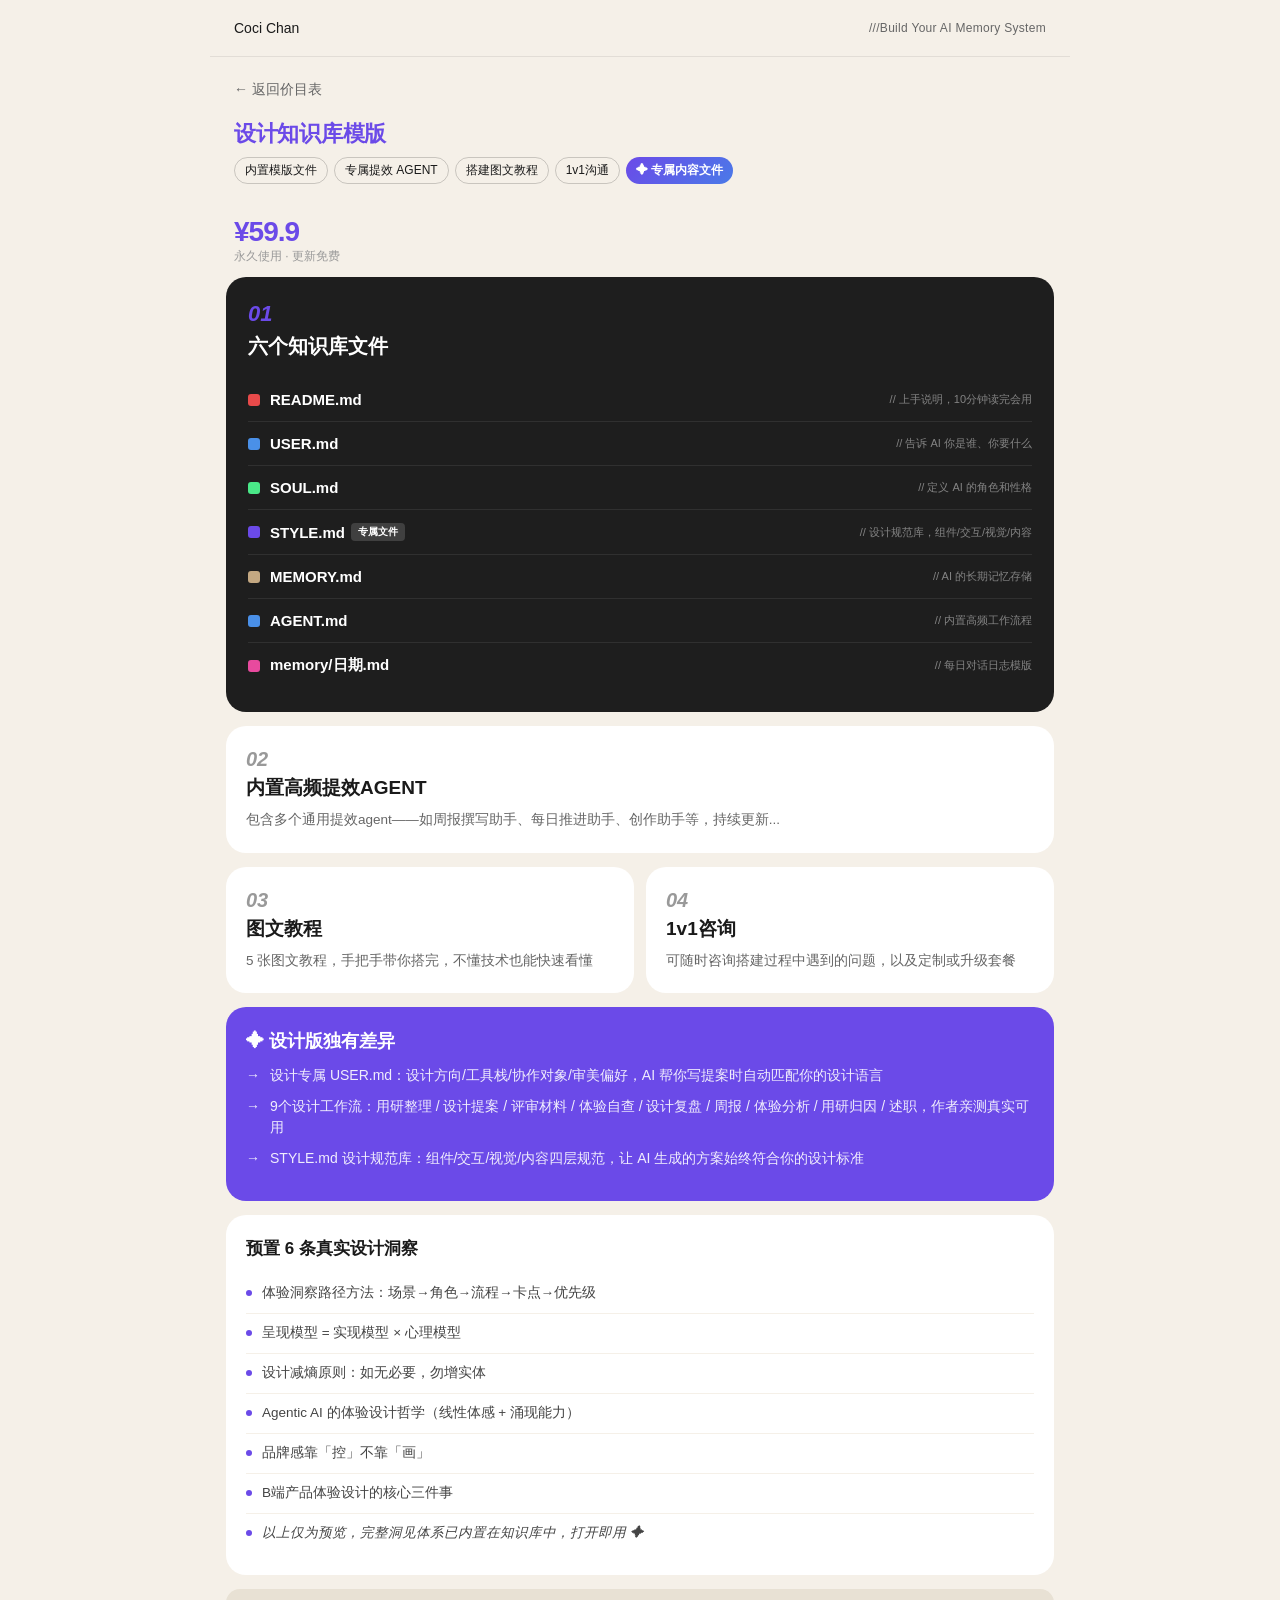
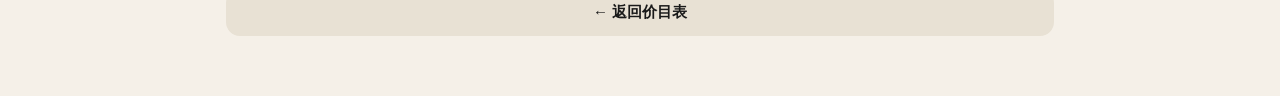
==== design.html @ eb760234 "update price ¥59 -> ¥59.9" ====
<!DOCTYPE html>
<html lang="zh-CN">
<head>
  <meta charset="UTF-8">
  <meta name="viewport" content="width=device-width, initial-scale=1.0">
  <title>设计知识库模版 · Coci Chan</title>
  <link rel="stylesheet" href="assets/style.css">
  <style>
    :root { --accent: #6B4AE8; --accent-light: rgba(107,74,232,0.1); }

    .detail-hero { padding: 16px 24px 20px; }
    .back-row { margin-bottom: 12px; }

    .version-tag {
      display: block;
      font-size: 22px;
      font-weight: 900;
      color: var(--accent);
      letter-spacing: -0.3px;
      margin-bottom: 6px;
    }

    .hero-h1 {
      font-size: 28px;
      font-weight: 900;
      line-height: 1.2;
      letter-spacing: -0.5px;
      margin-bottom: 6px;
    }

    .hero-h1 em { font-style: normal; color: var(--accent); }

    .hero-line { display: none; }

    .hero-sub-text {
      font-size: 13px;
      color: var(--ink-light);
      line-height: 1.5;
      margin-bottom: 12px;
    }

    .hero-tags-row {
      display: flex;
      flex-wrap: wrap;
      gap: 6px;
      margin-top: 8px;
      margin-bottom: 0;
    }
    .hero-tags-row .tag-outline,
    .hero-tags-row .tag-special-ops,
    .hero-tags-row .tag-special-design {
      font-size: 12px;
      padding: 4px 10px;
    }

    .tag-special-design {
      display: inline-flex;
      align-items: center;
      gap: 5px;
      background: linear-gradient(135deg, #6B4AE8, #4A7AE8);
      color: white;
      font-size: 12px;
      font-weight: 600;
      padding: 4px 10px;
      border-radius: 30px;
    }

    .price-sticky {
      position: sticky;
      top: 0;
      z-index: 10;
      background: var(--bg);
      
      padding: 12px 24px;
      display: flex;
      align-items: center;
      justify-content: space-between;
    }

    .price-sticky .price-big {
      font-size: 28px;
      font-weight: 900;
      letter-spacing: -1px;
      color: var(--accent);
    }

    .price-sticky .price-note { font-size: 12px; color: var(--ink-muted); }

    .price-sticky .buy-btn {
      background: var(--accent);
      color: white;
      font-size: 14px;
      font-weight: 700;
      padding: 10px 22px;
      border-radius: 12px;
      text-decoration: none;
    }

    .detail-content {
      padding: 0 16px 60px;
      display: flex;
      flex-direction: column;
      gap: 14px;
    }

    .dot-red    { background: #E84A4A; }
    .dot-blue   { background: #4A90E8; }
    .dot-green  { background: #4AE888; }
    .dot-tan    { background: #C4A882; }
    .dot-indigo { background: #6B4AE8; }
    .dot-pink   { background: #E84A9E; }

    .highlight-card {
      background: var(--accent);
      color: white;
      border-radius: var(--radius-card);
      padding: 22px 20px;
    }

    .highlight-card .hc-title {
      font-size: 18px;
      font-weight: 800;
      margin-bottom: 12px;
    }

    .highlight-card .hc-item {
      display: flex;
      gap: 10px;
      align-items: flex-start;
      font-size: 14px;
      margin-bottom: 10px;
      line-height: 1.5;
      color: rgba(255,255,255,0.9);
    }

    .highlight-card .hc-item::before {
      content: '→';
      flex-shrink: 0;
      font-weight: 700;
    }

    /* 洞察列表 */
    .insight-card {
      background: white;
      border-radius: var(--radius-card);
      padding: 22px 20px;
    }

    .insight-card .ic-title {
      font-size: 17px;
      font-weight: 800;
      margin-bottom: 14px;
    }

    .insight-item {
      display: flex;
      align-items: flex-start;
      gap: 10px;
      font-size: 13.5px;
      color: #444;
      line-height: 1.55;
      padding: 9px 0;
      border-bottom: 1px solid #F5F0E8;
    }

    .insight-item:last-child { border-bottom: none; }

    .insight-item::before {
      content: '';
      width: 6px; height: 6px;
      background: var(--accent);
      border-radius: 50%;
      flex-shrink: 0;
      margin-top: 7px;
    }
  </style>
</head>
<body>

  <div class="page-content">

    <!-- Nav -->
    <div class="top-bar">
      <span class="brand">Coci Chan</span>
      <span class="tagline">///Build Your AI Memory System</span>
    </div>

    <!-- Hero -->
    <div class="detail-hero">
      <div class="back-row">
        <a class="btn-back" href="index.html">← 返回价目表</a>
      </div>
      <div class="version-tag">设计知识库模版</div>
      <div class="hero-tags-row">
        <span class="tag-outline">内置模版文件</span>
        <span class="tag-outline">专属提效 AGENT</span>
        <span class="tag-outline">搭建图文教程</span>
        <span class="tag-outline">1v1沟通</span>
        <span class="tag-special-design">✦ 专属内容文件</span></div>
    </div>

    <!-- 粘性价格条 -->
    <div class="price-sticky">
      <div>
        <div class="price-big">¥59.9</div>
        <div class="price-note">永久使用 · 更新免费</div>
      </div>
    </div>

    <!-- 内容卡片 -->
    <div class="detail-content">

      <!-- 01 文件列表 -->
      <div class="file-card">
        <div class="section-num">01</div>
        <div class="section-title">六个知识库文件</div>

        <div class="file-row">
          <div class="file-left">
            <div class="file-dot dot-red"></div>
            <span class="file-name">README.md</span>
          </div>
          <span class="file-desc">// 上手说明，10分钟读完会用</span>
        </div>
        <div class="file-row">
          <div class="file-left">
            <div class="file-dot dot-blue"></div>
            <span class="file-name">USER.md</span>
          </div>
          <span class="file-desc">// 告诉 AI 你是谁、你要什么</span>
        </div>
        <div class="file-row">
          <div class="file-left">
            <div class="file-dot dot-green"></div>
            <span class="file-name">SOUL.md</span>
          </div>
          <span class="file-desc">// 定义 AI 的角色和性格</span>
        </div>
        <div class="file-row">
          <div class="file-left">
            <div class="file-dot dot-indigo"></div>
            <span class="file-name">STYLE.md<span class="file-tag-special">专属文件</span></span>
          </div>
          <span class="file-desc">// 设计规范库，组件/交互/视觉/内容</span>
        </div>
        <div class="file-row">
          <div class="file-left">
            <div class="file-dot dot-tan"></div>
            <span class="file-name">MEMORY.md</span>
          </div>
          <span class="file-desc">// AI 的长期记忆存储</span>
        </div>
        <div class="file-row">
          <div class="file-left">
            <div class="file-dot dot-blue"></div>
            <span class="file-name">AGENT.md</span>
          </div>
          <span class="file-desc">// 内置高频工作流程</span>
        </div>
        <div class="file-row">
          <div class="file-left">
            <div class="file-dot dot-pink"></div>
            <span class="file-name">memory/日期.md</span>
          </div>
          <span class="file-desc">// 每日对话日志模版</span>
        </div>
      </div>

      <!-- 02 AGENT -->
      <div class="feature-card">
        <div class="section-num">02</div>
        <div class="section-title">内置高频提效AGENT</div>
        <p class="section-desc">包含多个通用提效agent——如周报撰写助手、每日推进助手、创作助手等，持续更新...</p>
      </div>

      <!-- 03 + 04 -->
      <div class="grid-2">
        <div class="feature-card">
          <div class="section-num">03</div>
          <div class="section-title">图文教程</div>
          <p class="section-desc">5 张图文教程，手把手带你搭完，不懂技术也能快速看懂</p>
        </div>
        <div class="feature-card">
          <div class="section-num">04</div>
          <div class="section-title">1v1咨询</div>
          <p class="section-desc">可随时咨询搭建过程中遇到的问题，以及定制或升级套餐</p>
        </div>
      </div>

      <!-- 设计版独有差异点 -->
      <div class="highlight-card">
        <div class="hc-title">✦ 设计版独有差异</div>
        <div class="hc-item">设计专属 USER.md：设计方向/工具栈/协作对象/审美偏好，AI 帮你写提案时自动匹配你的设计语言</div>
        <div class="hc-item">9个设计工作流：用研整理 / 设计提案 / 评审材料 / 体验自查 / 设计复盘 / 周报 / 体验分析 / 用研归因 / 述职，作者亲测真实可用</div>
        <div class="hc-item">STYLE.md 设计规范库：组件/交互/视觉/内容四层规范，让 AI 生成的方案始终符合你的设计标准</div>
      </div>

      <!-- 13条洞察 -->
      <div class="insight-card">
        <div class="ic-title">预置 6 条真实设计洞察</div>
        <div class="insight-item">体验洞察路径方法：场景→角色→流程→卡点→优先级</div>
        <div class="insight-item">呈现模型 = 实现模型 × 心理模型</div>
        <div class="insight-item">设计减熵原则：如无必要，勿增实体</div>
        <div class="insight-item">Agentic AI 的体验设计哲学（线性体感 + 涌现能力）</div>
        <div class="insight-item">品牌感靠「控」不靠「画」</div>
        <div class="insight-item">B端产品体验设计的核心三件事</div>
        <div class="insight-item insight-item--more">以上仅为预览，完整洞见体系已内置在知识库中，打开即用 ✦</div>
      </div>

      <!-- 购买按钮 -->
      <a class="btn-secondary" href="index.html">← 返回价目表</a>

    </div>
  </div>
</body>
</html>
---- assets/style.css ----
/* ══════════════════════════════════════
   AI 知识库价目表 · 共享样式
   ══════════════════════════════════════ */

*, *::before, *::after { box-sizing: border-box; margin: 0; padding: 0; }

:root {
  --bg: #F5F0E8;
  --ink: #1A1A1A;
  --ink-light: #666;
  --ink-muted: #999;
  --white: #ffffff;
  --dark-card: #1E1E1E;

  /* 品牌主色（每页覆写） */
  --accent: #E8674A;
  --accent-light: rgba(232, 103, 74, 0.12);

  --radius-card: 20px;
  --radius-tag: 6px;

  font-family: 'PingFang SC', 'Noto Sans CJK SC', 'Microsoft YaHei', sans-serif;
}

html { scroll-behavior: smooth; }

body {
  background: var(--bg);
  color: var(--ink);
  min-height: 100vh;
  -webkit-font-smoothing: antialiased;
}

/* ── 顶部导航 Bar ── */
.top-bar {
  display: flex;
  justify-content: space-between;
  align-items: center;
  padding: 18px 24px 14px;
  border-bottom: 1px solid rgba(0,0,0,0.08);
}

.top-bar .brand { font-size: 14px; font-weight: 500; color: var(--ink); }
.top-bar .tagline { font-size: 12px; color: var(--ink-light); letter-spacing: 0.3px; }

/* ── 通用按钮 ── */
.btn-primary {
  display: block;
  background: #E8E1D4;
  color: var(--ink);
  font-size: 15px;
  font-weight: 600;
  padding: 14px 24px;
  border-radius: 14px;
  text-decoration: none;
  text-align: center;
  border: none;
  cursor: pointer;
  width: 100%;
}

.btn-secondary {
  display: block;
  background: #E8E1D4;
  color: var(--ink);
  font-size: 15px;
  font-weight: 600;
  padding: 14px 24px;
  border-radius: 14px;
  text-decoration: none;
  text-align: center;
  border: none;
  cursor: pointer;
  width: 100%;
}

.btn-back {
  display: inline-flex;
  align-items: center;
  gap: 6px;
  color: var(--ink-light);
  font-size: 14px;
  text-decoration: none;
  padding: 8px 0;
}

/* ── 标签 ── */
.tag-accent {
  display: inline-block;
  background: var(--accent);
  color: white;
  font-size: 13px;
  font-weight: 700;
  padding: 5px 14px;
  border-radius: var(--radius-tag);
  letter-spacing: 0.3px;
}

.tag-outline {
  display: inline-flex;
  align-items: center;
  color: var(--ink);
  font-size: 13px;
  font-weight: 500;
  padding: 7px 16px;
  border-radius: 30px;
  border: 1.5px solid rgba(0,0,0,0.18);
  white-space: nowrap;
}

.tag-special {
  display: inline-flex;
  align-items: center;
  gap: 5px;
  background: var(--accent);
  color: white;
  font-size: 13px;
  font-weight: 600;
  padding: 7px 16px;
  border-radius: 30px;
}

/* ── 文件卡片（黑底） ── */
.file-card {
  background: var(--dark-card);
  border-radius: var(--radius-card);
  padding: 24px 22px;
  color: white;
}

.file-card .section-num {
  font-size: 22px;
  font-style: italic;
  color: var(--accent);
  font-weight: 700;
  margin-bottom: 6px;
}

.file-card .section-title {
  font-size: 20px;
  font-weight: 800;
  margin-bottom: 18px;
}

.file-row {
  display: flex;
  align-items: center;
  flex-wrap: wrap;
  justify-content: space-between;
  gap: 4px 8px;
  padding: 13px 0;
  border-bottom: 1px solid rgba(255,255,255,0.08);
}

.file-row:last-child { border-bottom: none; }

.insight-item--more {
  color: var(--ink-muted);
  font-size: 12px;
  font-style: italic;
}
.insight-item--more::before {
  background: var(--ink-muted);
}

.file-left {
  display: flex;
  align-items: center;
  gap: 10px;
}

.file-dot {
  width: 12px; height: 12px;
  border-radius: 3px;
  flex-shrink: 0;
}

.file-name {
  font-size: 15px;
  font-weight: 600;
  color: white;
  display: inline-flex;
  align-items: center;
}

.file-tag-special {
  display: inline-block;
  background: rgba(255,255,255,0.15);
  color: white;
  font-size: 10px;
  font-weight: 700;
  padding: 2px 7px;
  border-radius: 4px;
  margin-left: 6px;
  white-space: nowrap;
  flex-shrink: 0;
}

.file-left {
  display: flex;
  align-items: center;
  gap: 10px;
  min-width: 0;
  flex: 1;
}

.file-name {
  font-size: 15px;
  font-weight: 600;
  color: white;
  display: inline-flex;
  align-items: center;
  white-space: nowrap;
}

.file-desc {
  font-size: 11px;
  color: rgba(255,255,255,0.45);
  text-align: right;
  white-space: nowrap;
  flex-shrink: 0;
}

/* ── 功能卡片（白底） ── */
.feature-card {
  background: white;
  border-radius: var(--radius-card);
  padding: 22px 20px;
}

.feature-card .section-num {
  font-size: 20px;
  font-style: italic;
  color: var(--ink-muted);
  font-weight: 700;
  margin-bottom: 4px;
}

.feature-card .section-title {
  font-size: 19px;
  font-weight: 800;
  margin-bottom: 8px;
}

.feature-card .section-desc {
  font-size: 13.5px;
  color: var(--ink-light);
  line-height: 1.6;
}

/* ── 二列网格 ── */
.grid-2 {
  display: grid;
  grid-template-columns: 1fr 1fr;
  gap: 12px;
}

/* ── 分隔线 ── */
.section-divider {
  height: 1px;
  background: rgba(0,0,0,0.08);
  margin: 4px 0;
}

/* ── 响应式：平板/桌面 ── */
@media (min-width: 640px) {
  .top-bar { padding: 20px 24px; }
  .page-content { max-width: 640px; margin: 0 auto; }
}

@media (min-width: 1024px) {
  .page-content { max-width: 860px; }
  .top-bar { max-width: 860px; margin: 0 auto; }
}
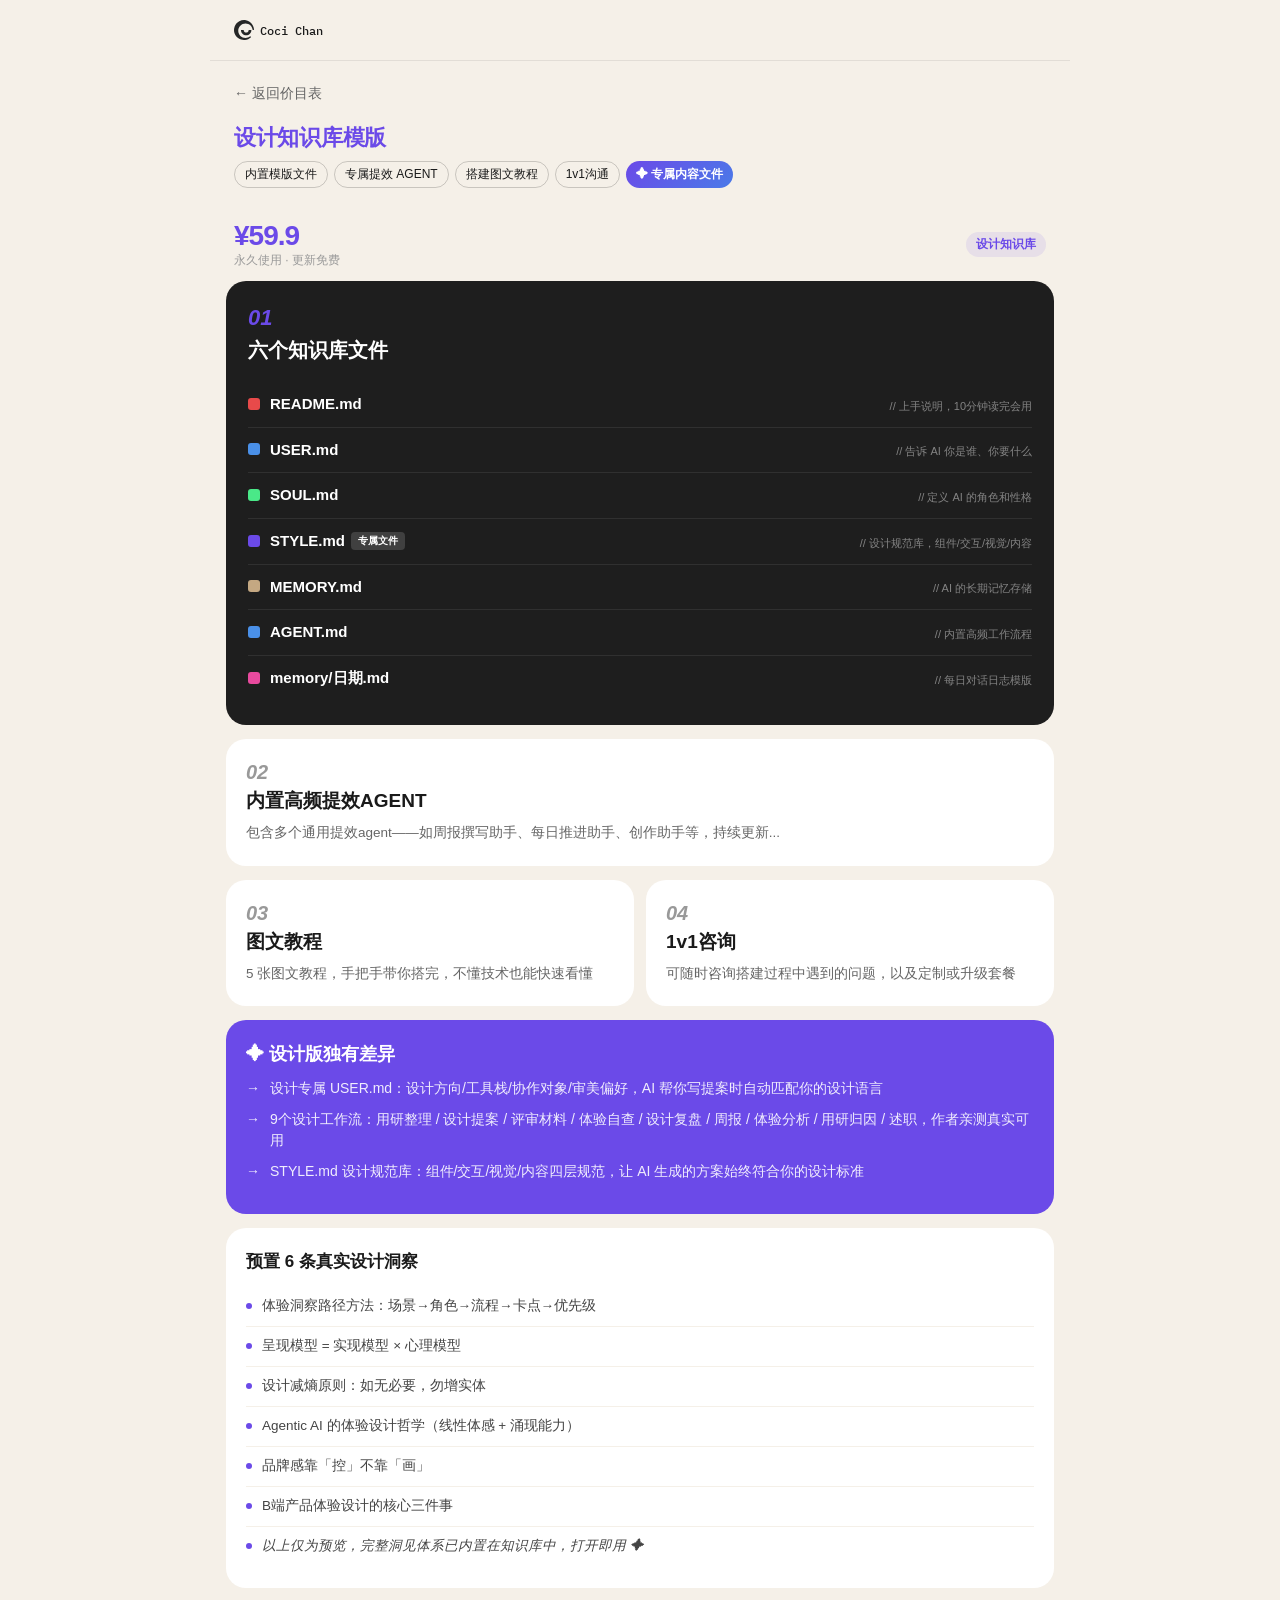
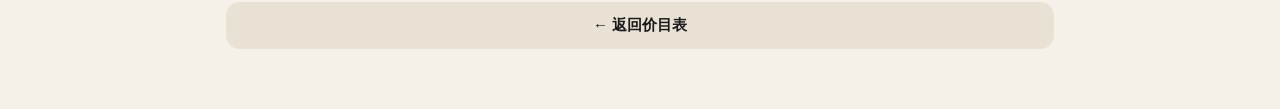
==== commit 8a6c32a4: "ui: batch updates - layout, logo, font, sticky label, content" ====
--- a/design.html
+++ b/design.html
@@ -181,8 +181,8 @@
 
     <!-- Nav -->
     <div class="top-bar">
-      <span class="brand">Coci Chan</span>
-      <span class="tagline">///Build Your AI Memory System</span>
+      <span class="brand"><img src="assets/Frame.svg" width="20" height="20" alt="">Coci Chan</span>
+      
     </div>
 
     <!-- Hero -->
@@ -205,6 +205,7 @@
         <div class="price-big">¥59.9</div>
         <div class="price-note">永久使用 · 更新免费</div>
       </div>
+      <span class="sticky-label">设计知识库</span>
     </div>
 
     <!-- 内容卡片 -->
@@ -312,5 +313,13 @@
 
     </div>
   </div>
+  <script>
+    const label = document.querySelector('.sticky-label');
+    const hero = document.querySelector('.detail-hero');
+    window.addEventListener('scroll', () => {
+      const threshold = hero ? hero.offsetTop + hero.offsetHeight : 80;
+      label.classList.toggle('visible', window.scrollY > threshold);
+    });
+  </script>
 </body>
 </html>
--- a/assets/style.css
+++ b/assets/style.css
@@ -1,6 +1,8 @@
 /* ══════════════════════════════════════
    AI 知识库价目表 · 共享样式
    ══════════════════════════════════════ */
+
+@import url('https://fonts.googleapis.com/css2?family=IBM+Plex+Mono:wght@400;500&display=swap');
 
 *, *::before, *::after { box-sizing: border-box; margin: 0; padding: 0; }
 
@@ -40,7 +42,7 @@
   border-bottom: 1px solid rgba(0,0,0,0.08);
 }
 
-.top-bar .brand { font-size: 14px; font-weight: 500; color: var(--ink); }
+.top-bar .brand { font-size: 12px; font-weight: 500; color: var(--ink); display: inline-flex; align-items: center; gap: 6px; font-family: 'IBM Plex Mono', monospace; }
 .top-bar .tagline { font-size: 12px; color: var(--ink-light); letter-spacing: 0.3px; }
 
 /* ── 通用按钮 ── */
@@ -144,10 +146,9 @@
 
 .file-row {
   display: flex;
-  align-items: center;
-  flex-wrap: wrap;
+  align-items: baseline;
   justify-content: space-between;
-  gap: 4px 8px;
+  gap: 8px;
   padding: 13px 0;
   border-bottom: 1px solid rgba(255,255,255,0.08);
 }
@@ -167,6 +168,7 @@
   display: flex;
   align-items: center;
   gap: 10px;
+  flex-shrink: 0;
 }
 
 .file-dot {
@@ -181,6 +183,7 @@
   color: white;
   display: inline-flex;
   align-items: center;
+  white-space: nowrap;
 }
 
 .file-tag-special {
@@ -196,29 +199,13 @@
   flex-shrink: 0;
 }
 
-.file-left {
-  display: flex;
-  align-items: center;
-  gap: 10px;
-  min-width: 0;
-  flex: 1;
-}
-
-.file-name {
-  font-size: 15px;
-  font-weight: 600;
-  color: white;
-  display: inline-flex;
-  align-items: center;
-  white-space: nowrap;
-}
-
 .file-desc {
   font-size: 11px;
   color: rgba(255,255,255,0.45);
+  white-space: normal;
+  overflow-wrap: break-word;
   text-align: right;
-  white-space: nowrap;
-  flex-shrink: 0;
+  max-width: 55%;
 }
 
 /* ── 功能卡片（白底） ── */
@@ -262,6 +249,22 @@
   margin: 4px 0;
 }
 
+/* ── sticky 版本标签 ── */
+.sticky-label {
+  font-size: 12px;
+  font-weight: 600;
+  color: var(--accent);
+  background: var(--accent-light);
+  padding: 4px 10px;
+  border-radius: 20px;
+  white-space: nowrap;
+  opacity: 0;
+  transition: opacity 0.2s ease;
+}
+.sticky-label.visible {
+  opacity: 1;
+}
+
 /* ── 响应式：平板/桌面 ── */
 @media (min-width: 640px) {
   .top-bar { padding: 20px 24px; }
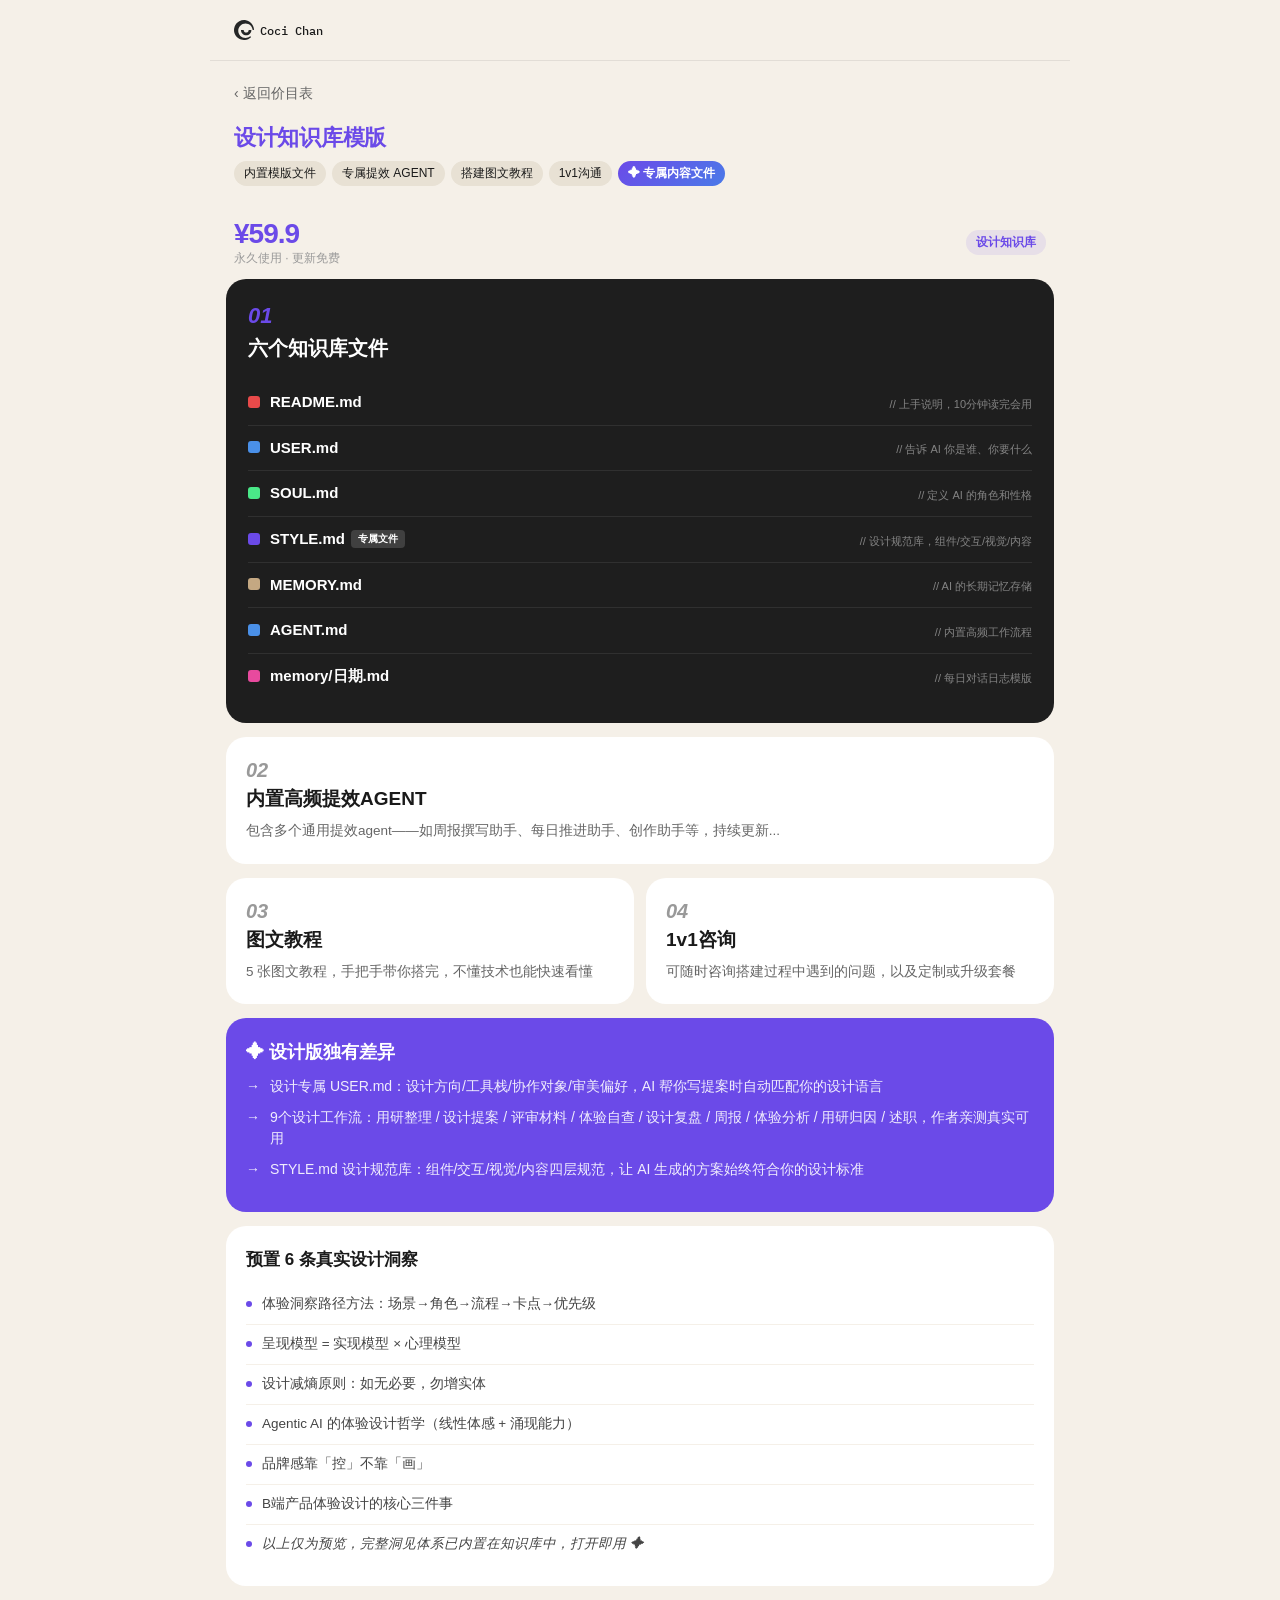
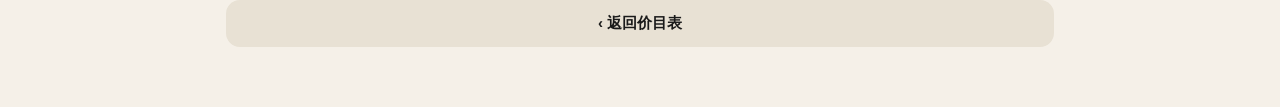
==== commit 26721797: "ui: arrow, tags gradient, font size, layout polish" ====
--- a/design.html
+++ b/design.html
@@ -188,7 +188,7 @@
     <!-- Hero -->
     <div class="detail-hero">
       <div class="back-row">
-        <a class="btn-back" href="index.html">← 返回价目表</a>
+        <a class="btn-back" href="index.html">‹ 返回价目表</a>
       </div>
       <div class="version-tag">设计知识库模版</div>
       <div class="hero-tags-row">
@@ -309,7 +309,7 @@
       </div>
 
       <!-- 购买按钮 -->
-      <a class="btn-secondary" href="index.html">← 返回价目表</a>
+      <a class="btn-secondary" href="index.html">‹ 返回价目表</a>
 
     </div>
   </div>
--- a/assets/style.css
+++ b/assets/style.css
@@ -79,7 +79,7 @@
 .btn-back {
   display: inline-flex;
   align-items: center;
-  gap: 6px;
+  gap: 4px;
   color: var(--ink-light);
   font-size: 14px;
   text-decoration: none;
@@ -102,11 +102,11 @@
   display: inline-flex;
   align-items: center;
   color: var(--ink);
-  font-size: 13px;
-  font-weight: 500;
-  padding: 7px 16px;
+  font-size: 12px;
+  font-weight: 400;
+  padding: 5px 12px;
   border-radius: 30px;
-  border: 1.5px solid rgba(0,0,0,0.18);
+  background: #E8E1D4;
   white-space: nowrap;
 }
 
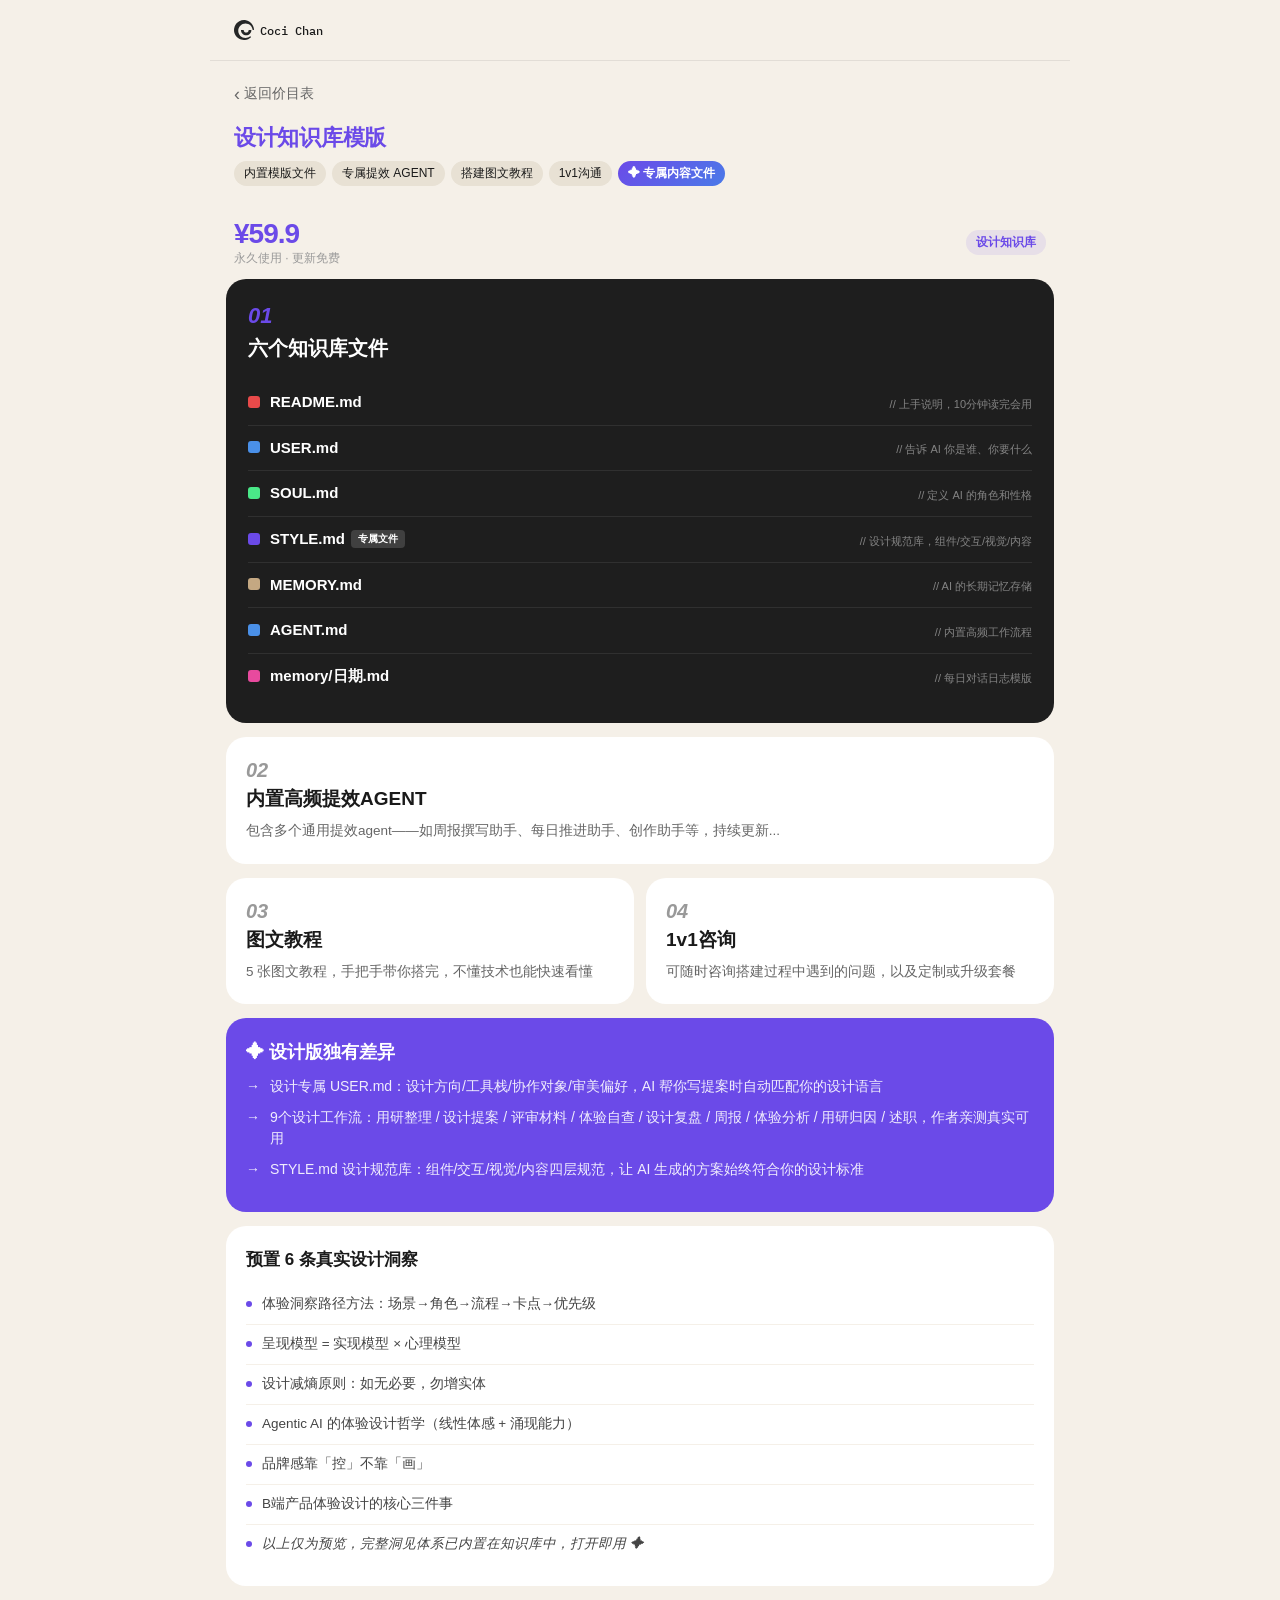
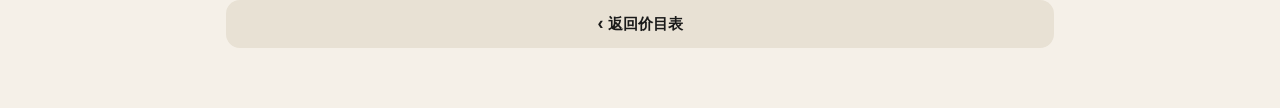
==== commit 69ff4fad: "ui: fix arrow size and alignment" ====
--- a/design.html
+++ b/design.html
@@ -188,7 +188,7 @@
     <!-- Hero -->
     <div class="detail-hero">
       <div class="back-row">
-        <a class="btn-back" href="index.html">‹ 返回价目表</a>
+        <a class="btn-back" href="index.html"><span style="font-size:18px;line-height:1">‹</span> 返回价目表</a>
       </div>
       <div class="version-tag">设计知识库模版</div>
       <div class="hero-tags-row">
@@ -309,7 +309,7 @@
       </div>
 
       <!-- 购买按钮 -->
-      <a class="btn-secondary" href="index.html">‹ 返回价目表</a>
+      <a class="btn-secondary" href="index.html"><span style="font-size:18px;line-height:1">‹</span> 返回价目表</a>
 
     </div>
   </div>
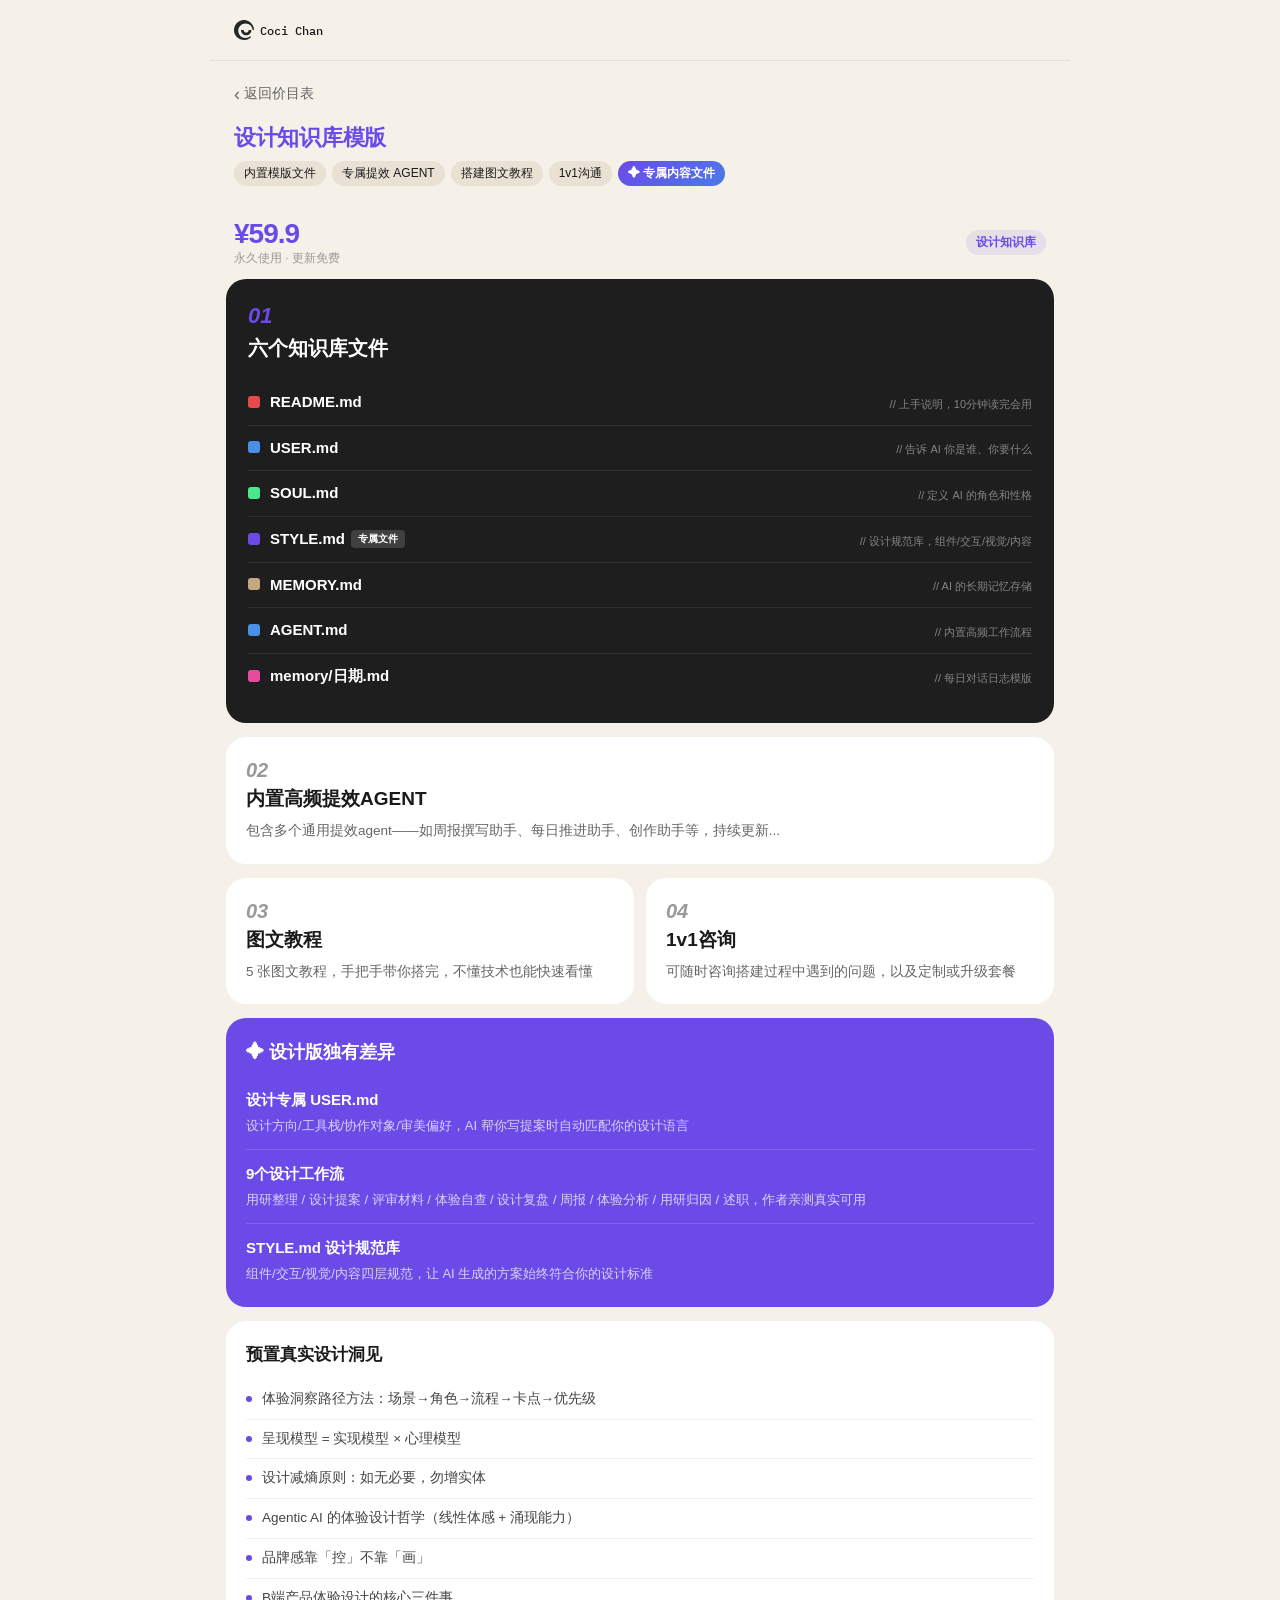
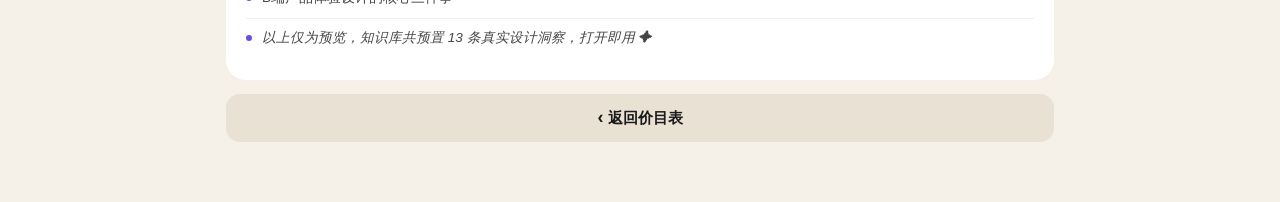
==== commit eba22ff5: "ui: hc-item layout, insight titles, footer cleanup" ====
--- a/design.html
+++ b/design.html
@@ -124,19 +124,30 @@
     }
 
     .highlight-card .hc-item {
-      display: flex;
-      gap: 10px;
-      align-items: flex-start;
+      display: block;
       font-size: 14px;
-      margin-bottom: 10px;
-      line-height: 1.5;
+      padding: 12px 0;
+      border-bottom: 1px solid rgba(255,255,255,0.15);
+      line-height: 1.6;
       color: rgba(255,255,255,0.9);
     }
 
-    .highlight-card .hc-item::before {
-      content: '→';
-      flex-shrink: 0;
+    .highlight-card .hc-item:last-child { border-bottom: none; padding-bottom: 0; }
+
+    .highlight-card .hc-item .hc-label {
+      display: block;
+      font-size: 15px;
       font-weight: 700;
+      color: white;
+      margin-bottom: 4px;
+    }
+
+    .highlight-card .hc-item .hc-desc {
+      display: block;
+      font-size: 13px;
+      color: rgba(255,255,255,0.75);
+      font-weight: 400;
+      line-height: 1.6;
     }
 
     /* 洞察列表 */
@@ -291,21 +302,30 @@
       <!-- 设计版独有差异点 -->
       <div class="highlight-card">
         <div class="hc-title">✦ 设计版独有差异</div>
-        <div class="hc-item">设计专属 USER.md：设计方向/工具栈/协作对象/审美偏好，AI 帮你写提案时自动匹配你的设计语言</div>
-        <div class="hc-item">9个设计工作流：用研整理 / 设计提案 / 评审材料 / 体验自查 / 设计复盘 / 周报 / 体验分析 / 用研归因 / 述职，作者亲测真实可用</div>
-        <div class="hc-item">STYLE.md 设计规范库：组件/交互/视觉/内容四层规范，让 AI 生成的方案始终符合你的设计标准</div>
+        <div class="hc-item">
+          <span class="hc-label">设计专属 USER.md</span>
+          <span class="hc-desc">设计方向/工具栈/协作对象/审美偏好，AI 帮你写提案时自动匹配你的设计语言</span>
+        </div>
+        <div class="hc-item">
+          <span class="hc-label">9个设计工作流</span>
+          <span class="hc-desc">用研整理 / 设计提案 / 评审材料 / 体验自查 / 设计复盘 / 周报 / 体验分析 / 用研归因 / 述职，作者亲测真实可用</span>
+        </div>
+        <div class="hc-item">
+          <span class="hc-label">STYLE.md 设计规范库</span>
+          <span class="hc-desc">组件/交互/视觉/内容四层规范，让 AI 生成的方案始终符合你的设计标准</span>
+        </div>
       </div>
 
       <!-- 13条洞察 -->
       <div class="insight-card">
-        <div class="ic-title">预置 6 条真实设计洞察</div>
+        <div class="ic-title">预置真实设计洞见</div>
         <div class="insight-item">体验洞察路径方法：场景→角色→流程→卡点→优先级</div>
         <div class="insight-item">呈现模型 = 实现模型 × 心理模型</div>
         <div class="insight-item">设计减熵原则：如无必要，勿增实体</div>
         <div class="insight-item">Agentic AI 的体验设计哲学（线性体感 + 涌现能力）</div>
         <div class="insight-item">品牌感靠「控」不靠「画」</div>
         <div class="insight-item">B端产品体验设计的核心三件事</div>
-        <div class="insight-item insight-item--more">以上仅为预览，完整洞见体系已内置在知识库中，打开即用 ✦</div>
+        <div class="insight-item insight-item--more">以上仅为预览，知识库共预置 13 条真实设计洞察，打开即用 ✦</div>
       </div>
 
       <!-- 购买按钮 -->
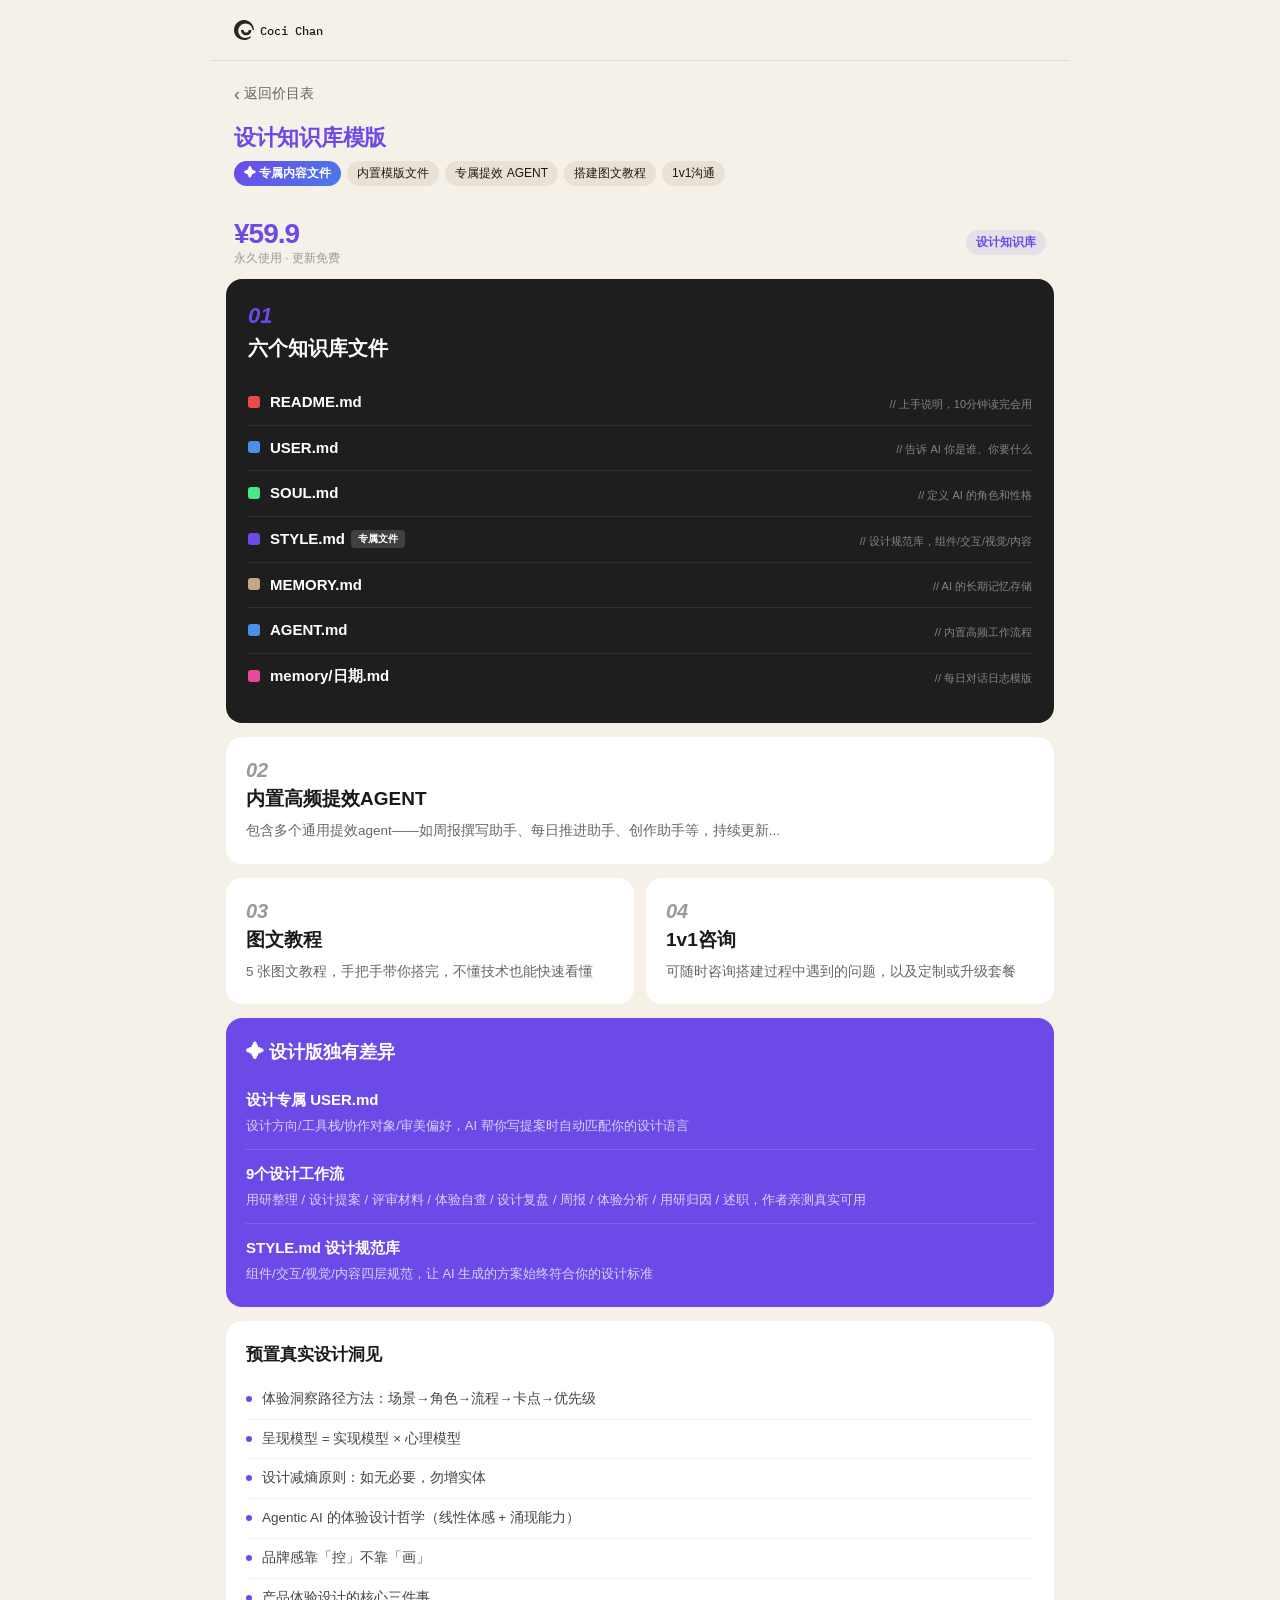
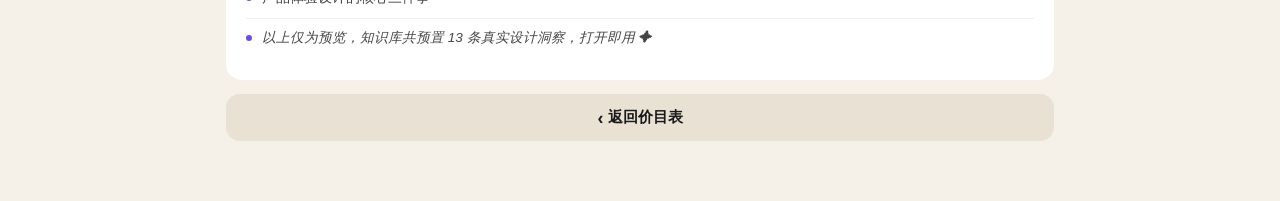
==== commit 99d5b138: "ui: icons, layout, hover, tags, table, border-radius polish" ====
--- a/design.html
+++ b/design.html
@@ -203,11 +203,11 @@
       </div>
       <div class="version-tag">设计知识库模版</div>
       <div class="hero-tags-row">
+        <span class="tag-special-design">✦ 专属内容文件</span>
         <span class="tag-outline">内置模版文件</span>
         <span class="tag-outline">专属提效 AGENT</span>
         <span class="tag-outline">搭建图文教程</span>
-        <span class="tag-outline">1v1沟通</span>
-        <span class="tag-special-design">✦ 专属内容文件</span></div>
+        <span class="tag-outline">1v1沟通</span></div>
     </div>
 
     <!-- 粘性价格条 -->
@@ -324,7 +324,7 @@
         <div class="insight-item">设计减熵原则：如无必要，勿增实体</div>
         <div class="insight-item">Agentic AI 的体验设计哲学（线性体感 + 涌现能力）</div>
         <div class="insight-item">品牌感靠「控」不靠「画」</div>
-        <div class="insight-item">B端产品体验设计的核心三件事</div>
+        <div class="insight-item">产品体验设计的核心三件事</div>
         <div class="insight-item insight-item--more">以上仅为预览，知识库共预置 13 条真实设计洞察，打开即用 ✦</div>
       </div>
 
--- a/assets/style.css
+++ b/assets/style.css
@@ -18,7 +18,7 @@
   --accent: #E8674A;
   --accent-light: rgba(232, 103, 74, 0.12);
 
-  --radius-card: 20px;
+  --radius-card: 16px;
   --radius-tag: 6px;
 
   font-family: 'PingFang SC', 'Noto Sans CJK SC', 'Microsoft YaHei', sans-serif;
@@ -62,7 +62,10 @@
 }
 
 .btn-secondary {
-  display: block;
+  display: flex;
+  align-items: center;
+  justify-content: center;
+  gap: 4px;
   background: #E8E1D4;
   color: var(--ink);
   font-size: 15px;
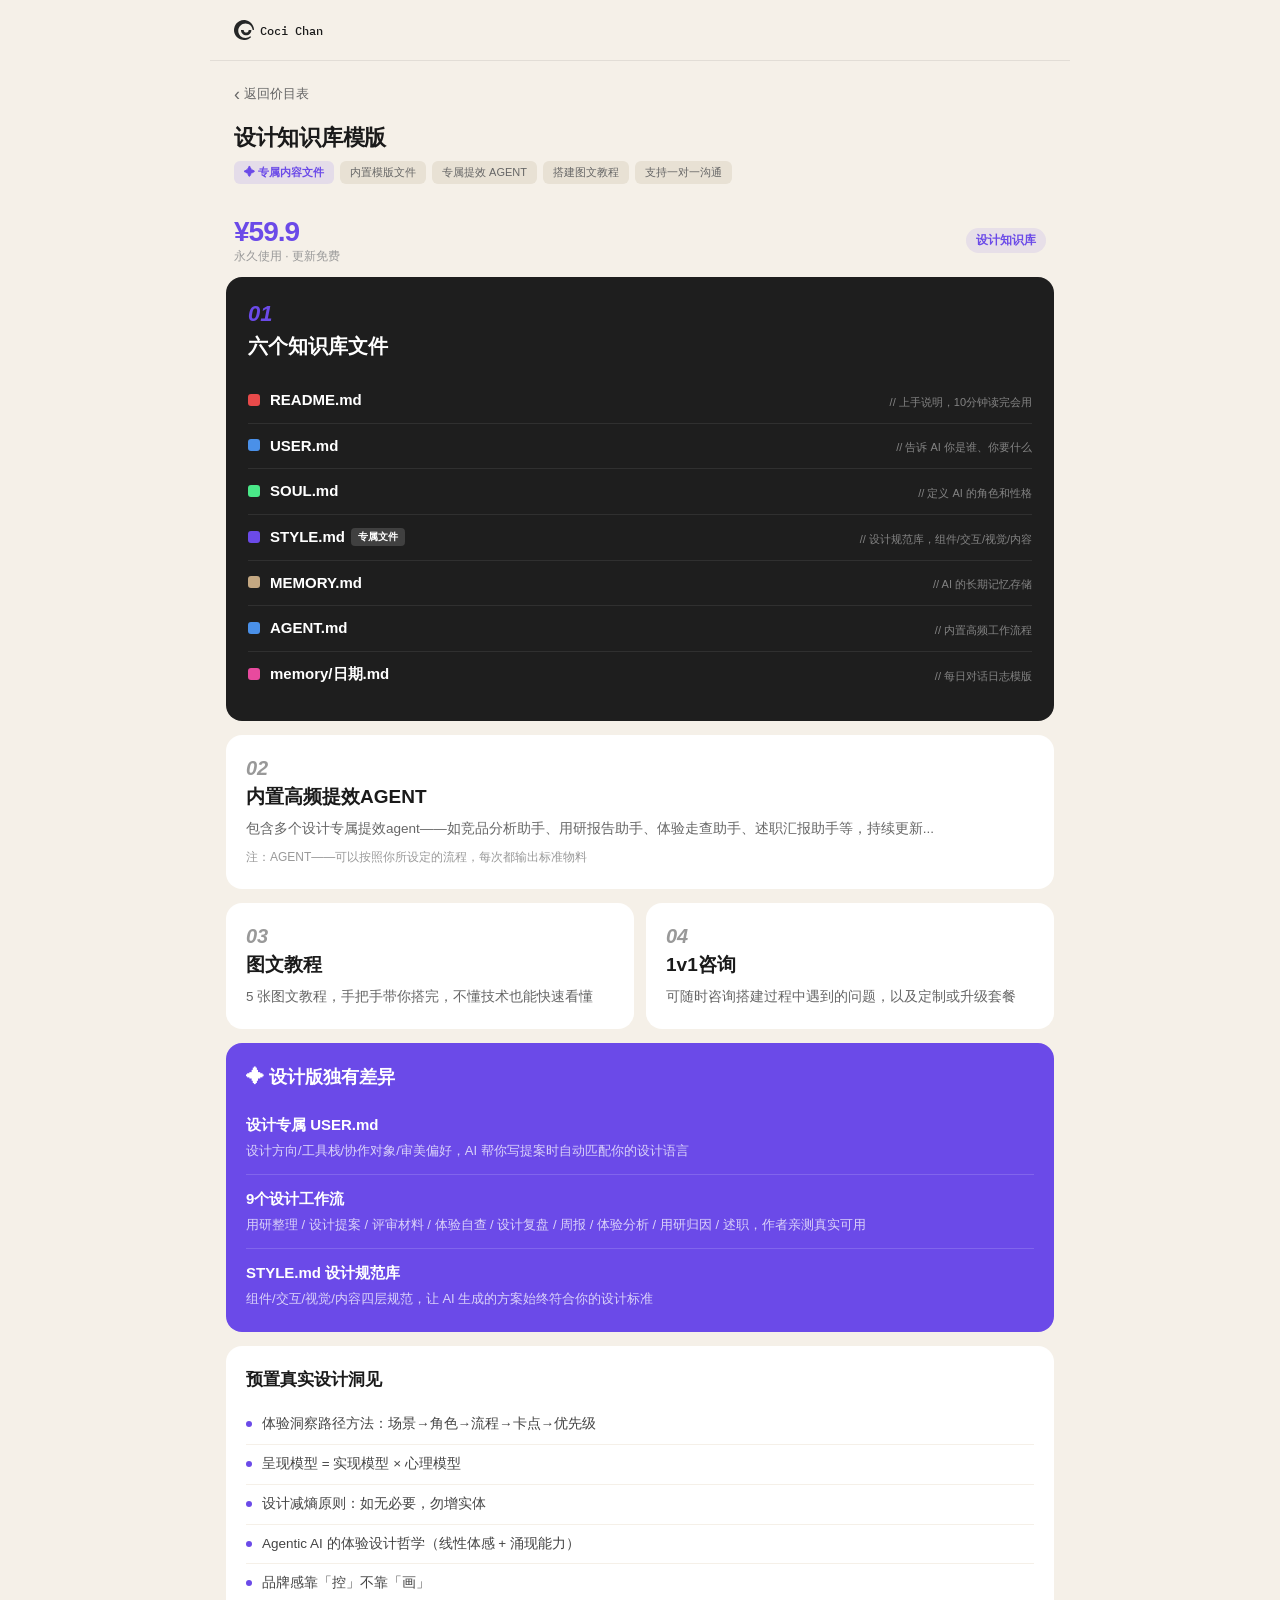
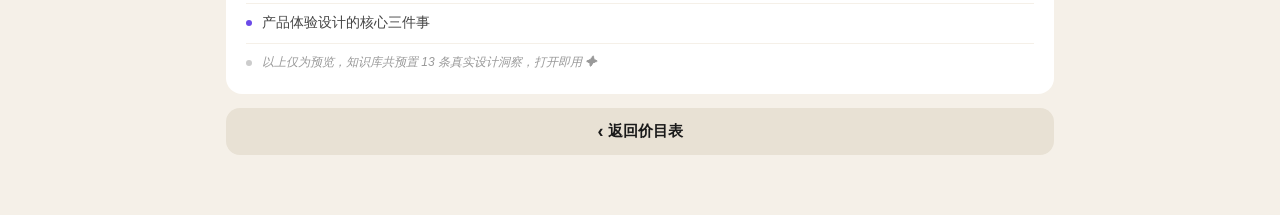
==== commit 9a99e2dd: "style: 优化标签色调/字号/交互，新增免费版对比列，AGENT说明文案，文字按钮切换器" ====
--- a/design.html
+++ b/design.html
@@ -15,7 +15,7 @@
       display: block;
       font-size: 22px;
       font-weight: 900;
-      color: var(--accent);
+      color: var(--ink);
       letter-spacing: -0.3px;
       margin-bottom: 6px;
     }
@@ -49,7 +49,7 @@
     .hero-tags-row .tag-outline,
     .hero-tags-row .tag-special-ops,
     .hero-tags-row .tag-special-design {
-      font-size: 12px;
+      font-size: 11px;
       padding: 4px 10px;
     }
 
@@ -57,12 +57,12 @@
       display: inline-flex;
       align-items: center;
       gap: 5px;
-      background: linear-gradient(135deg, #6B4AE8, #4A7AE8);
-      color: white;
-      font-size: 12px;
+      background: rgba(107,74,232,0.12);
+      color: #6B4AE8;
+      font-size: 11px;
       font-weight: 600;
       padding: 4px 10px;
-      border-radius: 30px;
+      border-radius: 6px;
     }
 
     .price-sticky {
@@ -184,6 +184,15 @@
       flex-shrink: 0;
       margin-top: 7px;
     }
+    .insight-item--more {
+      color: #999;
+      font-size: 12px;
+      font-style: italic;
+      padding-bottom: 0;
+    }
+    .insight-item--more::before {
+      background: #ccc;
+    }
   </style>
 </head>
 <body>
@@ -207,7 +216,7 @@
         <span class="tag-outline">内置模版文件</span>
         <span class="tag-outline">专属提效 AGENT</span>
         <span class="tag-outline">搭建图文教程</span>
-        <span class="tag-outline">1v1沟通</span></div>
+        <span class="tag-outline">支持一对一沟通</span></div>
     </div>
 
     <!-- 粘性价格条 -->
@@ -282,7 +291,7 @@
       <div class="feature-card">
         <div class="section-num">02</div>
         <div class="section-title">内置高频提效AGENT</div>
-        <p class="section-desc">包含多个通用提效agent——如周报撰写助手、每日推进助手、创作助手等，持续更新...</p>
+        <p class="section-desc">包含多个设计专属提效agent——如竞品分析助手、用研报告助手、体验走查助手、述职汇报助手等，持续更新...<br><span style="font-size:12px;color:var(--ink-muted);display:block;margin-top:8px">注：AGENT——可以按照你所设定的流程，每次都输出标准物料</span></p>
       </div>
 
       <!-- 03 + 04 -->
--- a/assets/style.css
+++ b/assets/style.css
@@ -59,7 +59,10 @@
   border: none;
   cursor: pointer;
   width: 100%;
-}
+  transition: background 0.15s ease;
+}
+
+.btn-primary:hover { background: #D8D1C4; }
 
 .btn-secondary {
   display: flex;
@@ -77,14 +80,17 @@
   border: none;
   cursor: pointer;
   width: 100%;
-}
+  transition: background 0.15s ease;
+}
+
+.btn-secondary:hover { background: #D8D1C4; }
 
 .btn-back {
   display: inline-flex;
   align-items: center;
   gap: 4px;
   color: var(--ink-light);
-  font-size: 14px;
+  font-size: 13px;
   text-decoration: none;
   padding: 8px 0;
 }
@@ -104,11 +110,11 @@
 .tag-outline {
   display: inline-flex;
   align-items: center;
-  color: var(--ink);
-  font-size: 12px;
+  color: var(--ink-light);
+  font-size: 11px;
   font-weight: 400;
-  padding: 5px 12px;
-  border-radius: 30px;
+  padding: 4px 10px;
+  border-radius: 6px;
   background: #E8E1D4;
   white-space: nowrap;
 }
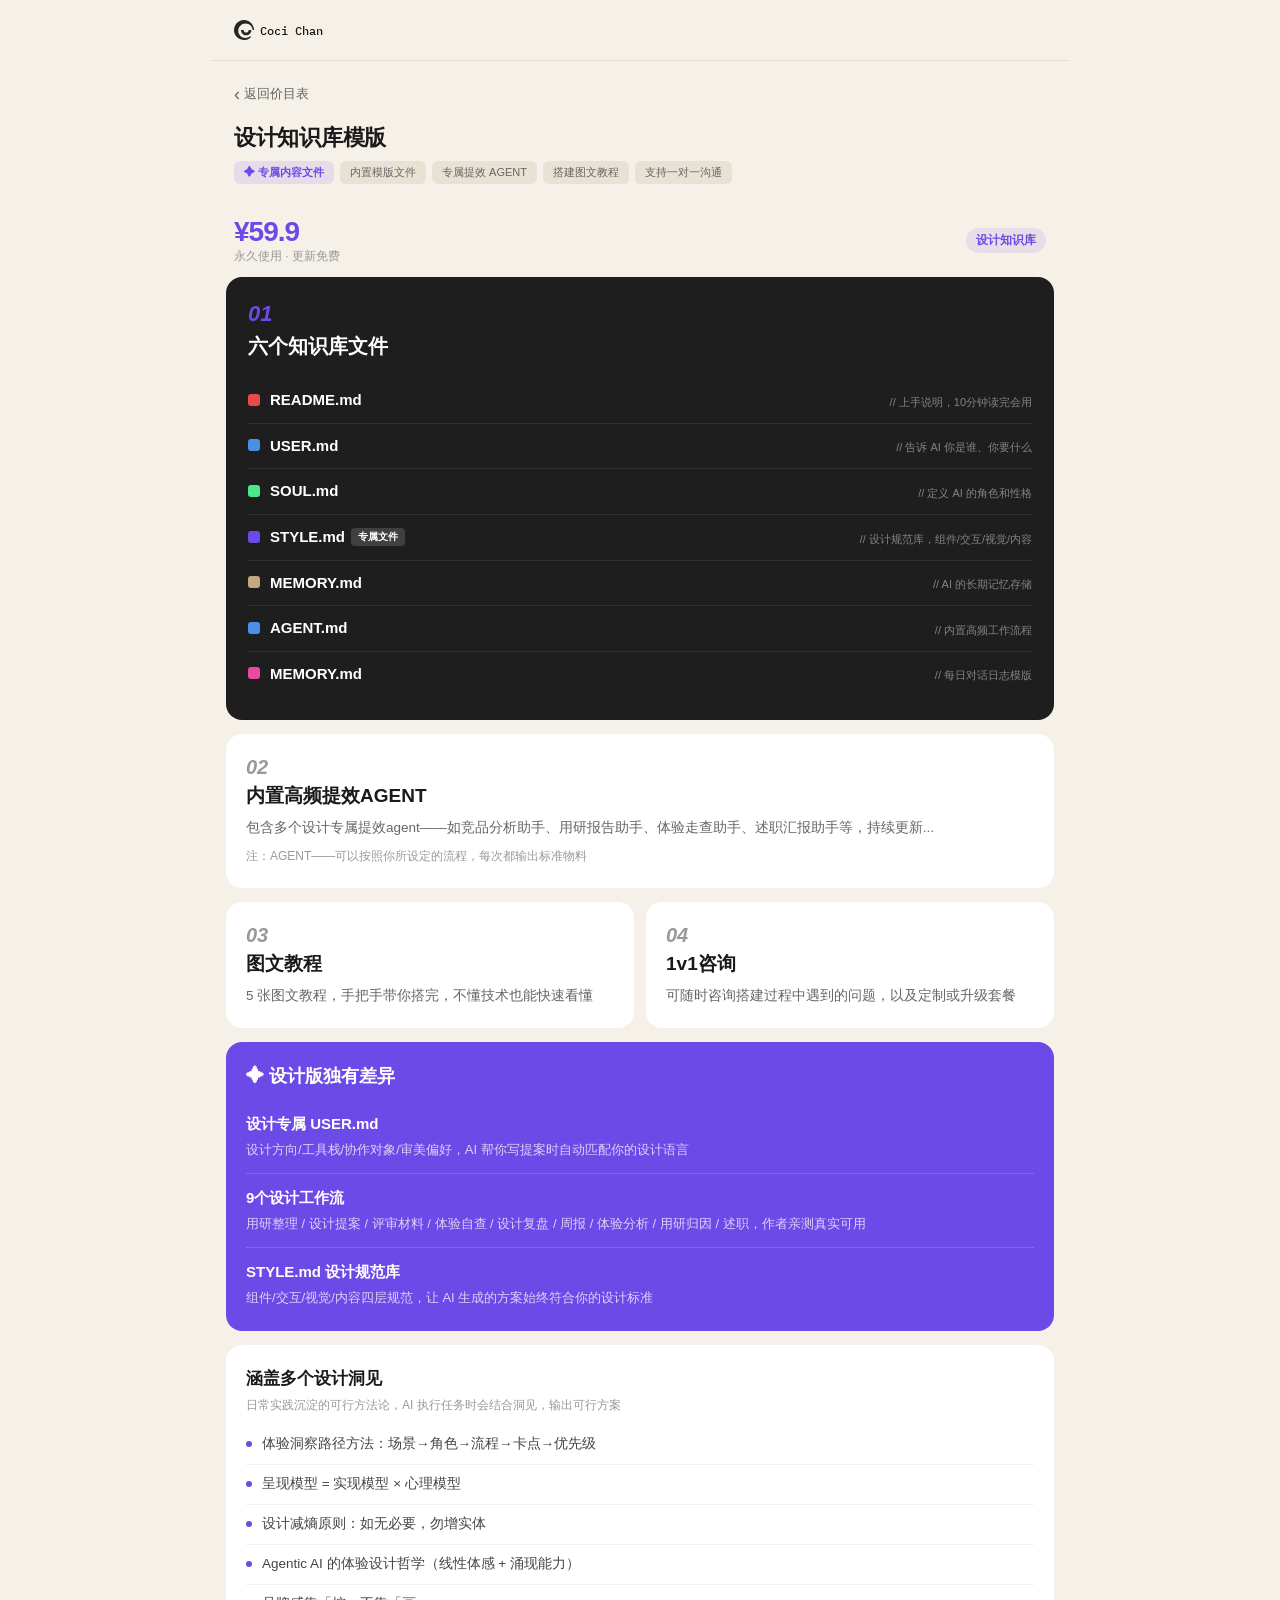
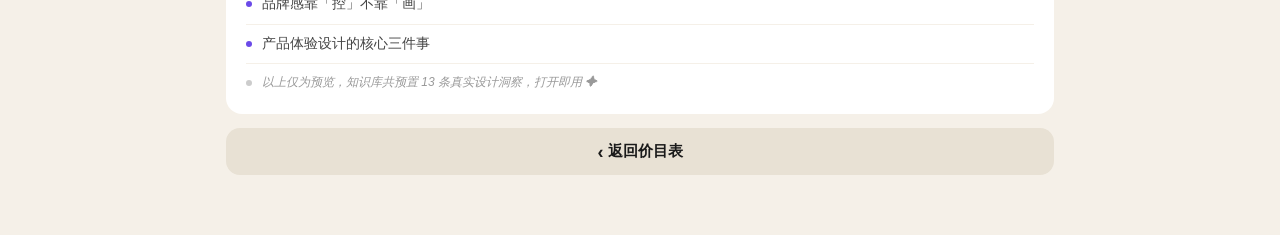
==== commit f86ab94b: "content: 文案优化，洞见说明，AGENT注释，对比表字段调整" ====
--- a/design.html
+++ b/design.html
@@ -281,7 +281,7 @@
         <div class="file-row">
           <div class="file-left">
             <div class="file-dot dot-pink"></div>
-            <span class="file-name">memory/日期.md</span>
+            <span class="file-name">MEMORY.md</span>
           </div>
           <span class="file-desc">// 每日对话日志模版</span>
         </div>
@@ -327,7 +327,8 @@
 
       <!-- 13条洞察 -->
       <div class="insight-card">
-        <div class="ic-title">预置真实设计洞见</div>
+        <div class="ic-title">涵盖多个设计洞见</div>
+        <p style="font-size:12px;color:var(--ink-muted);margin-bottom:10px;margin-top:-8px;line-height:1.6">日常实践沉淀的可行方法论，AI 执行任务时会结合洞见，输出可行方案</p>
         <div class="insight-item">体验洞察路径方法：场景→角色→流程→卡点→优先级</div>
         <div class="insight-item">呈现模型 = 实现模型 × 心理模型</div>
         <div class="insight-item">设计减熵原则：如无必要，勿增实体</div>
